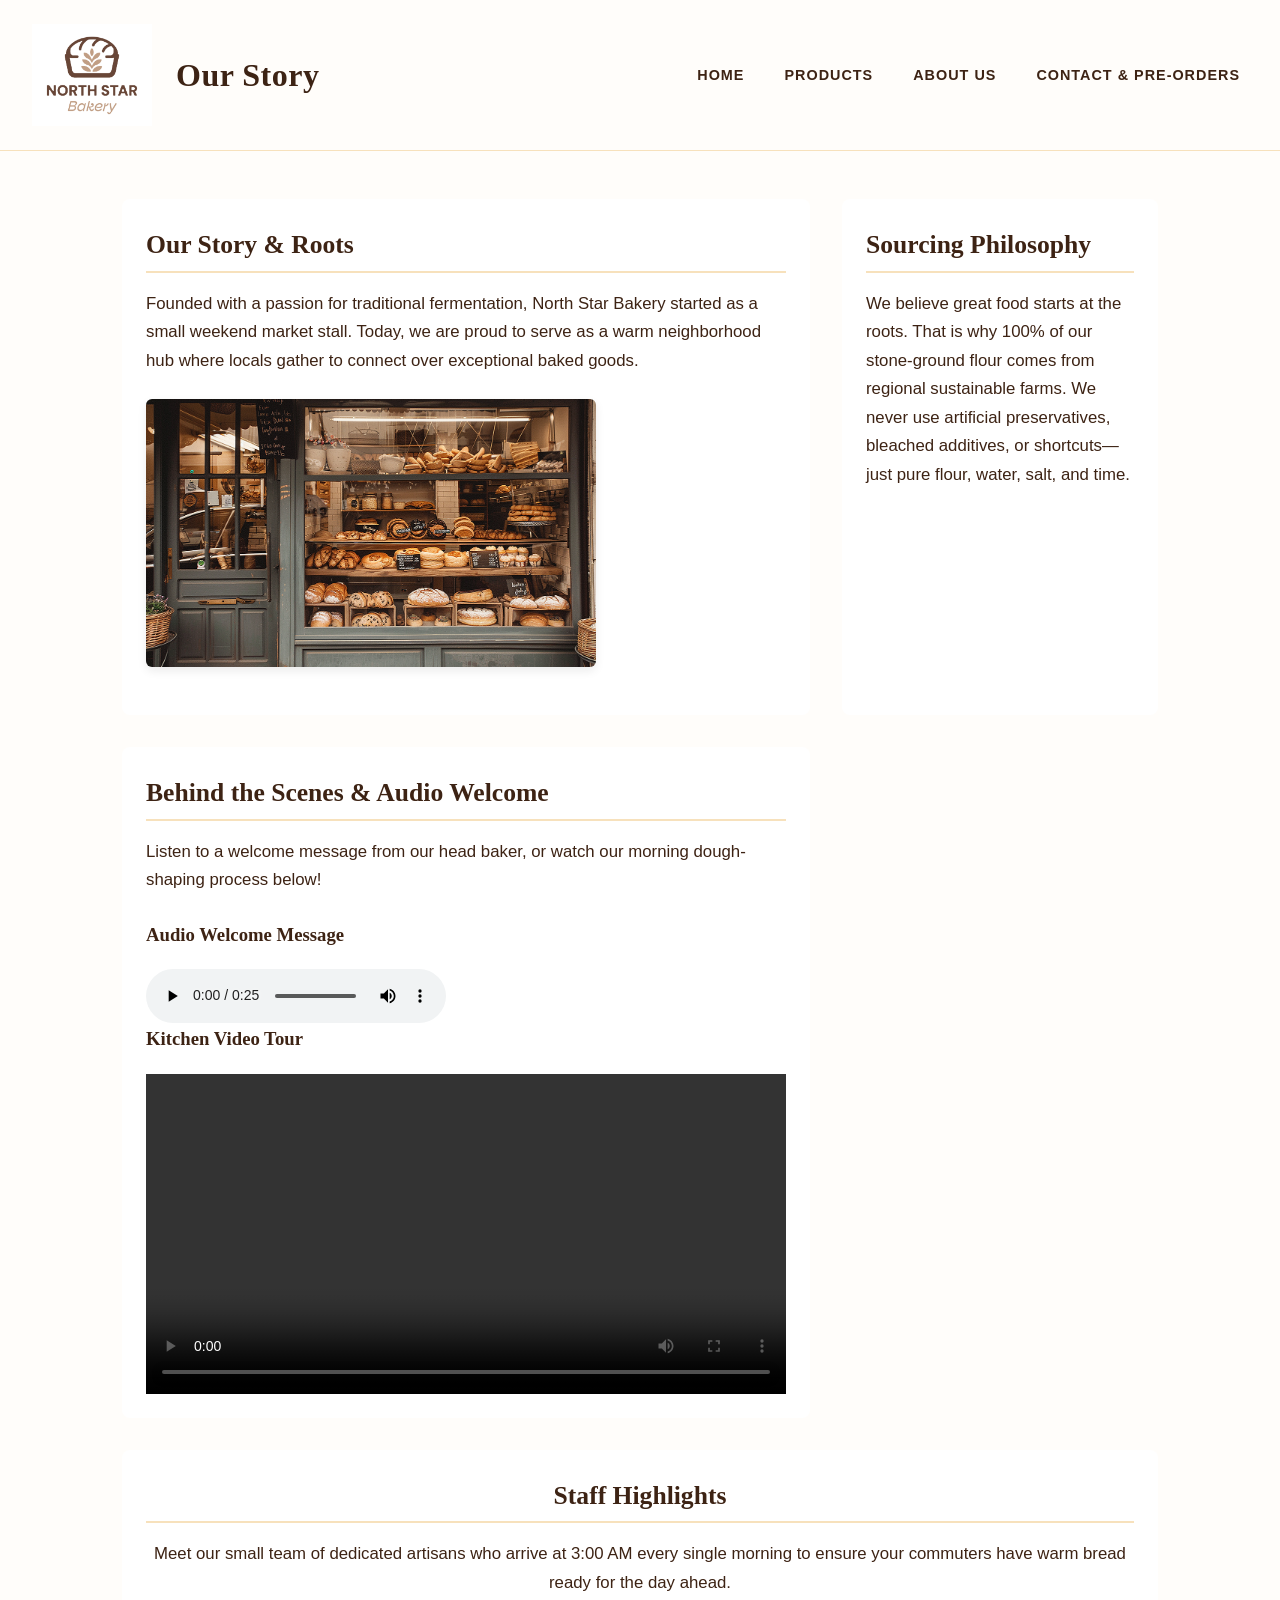
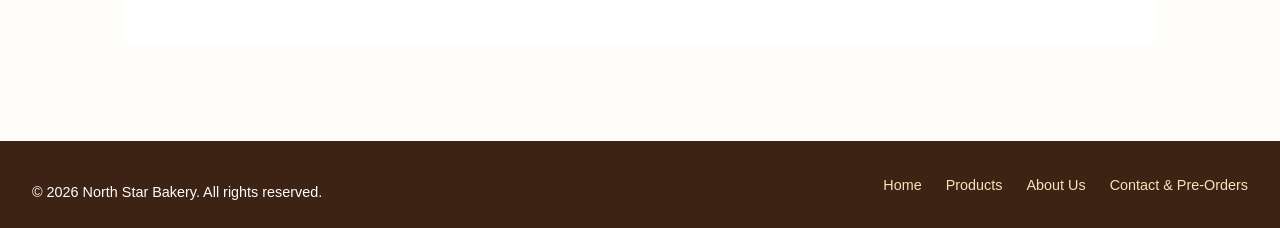
==== about.html @ b144a60e "first commit" ====
<html>
<!DOCTYPE html>
<html lang="en">
<head>
    <meta charset="UTF-8">
    <meta name="viewport" content="width=device-width, initial-scale=1.0">
    <link rel="stylesheet" href="css/styles.css">
    <title>About Us | North Star Bakery</title>
</head>
<body>

    <header>
        <img src="media/bakery-logo_c.png" alt="North Star Bakery Logo">
        <h1>Our Story</h1>
        <nav>
            <ul>
                <li><a href="index.html">Home</a></li>
                <li><a href="products.html">Products</a></li>
                <li><a href="about.html">About Us</a></li>
                <li><a href="contact.html">Contact &amp; Pre-Orders</a></li>
            </ul>
        </nav>
    </header>

    <main>
        <section>
            <h2>Our Story &amp; Roots</h2>
            <p>Founded with a passion for traditional fermentation, North Star Bakery started as a small weekend market stall. Today, we are proud to serve as a warm neighborhood hub where locals gather to connect over exceptional baked goods.</p>
            <img src="media/bakery-storefront_c.png" alt="The welcoming storefront of North Star Bakery with a clean glass window display and warm outdoor lighting">
        </section>

        <section>
            <h2>Sourcing Philosophy</h2>
            <p>We believe great food starts at the roots. That is why 100% of our stone-ground flour comes from regional sustainable farms. We never use artificial preservatives, bleached additives, or shortcuts—just pure flour, water, salt, and time.</p>
        </section>

        <section>
            <h2>Behind the Scenes &amp; Audio Welcome</h2>
            <p>Listen to a welcome message from our head baker, or watch our morning dough-shaping process below!</p>
            
            <h3>Audio Welcome Message</h3>
            <audio controls>
                <source src="media/bakery-welcome_c.mp3" type="audio/mpeg">
                Your browser does not support the audio element. Please download the audio file to listen to our welcome greeting.
            </audio>

            <h3>Kitchen Video Tour</h3>
            <video controls width="640">
                <source src="media/bakery-behind-scenes_c.mp4" type="video/mp4">
                Your browser does not support the video element. This video shows our passionate bakers hand-shaping artisanal sourdough loaves early in the morning.
            </video>
        </section>

        <section>
            <h2>Staff Highlights</h2>
            <p>Meet our small team of dedicated artisans who arrive at 3:00 AM every single morning to ensure your commuters have warm bread ready for the day ahead.</p>
        </section>
    </main>

    <footer>
        <p>&copy; 2026 North Star Bakery. All rights reserved.</p>
        <ul>
            <li><a href="index.html">Home</a></li>
            <li><a href="products.html">Products</a></li>
            <li><a href="about.html">About Us</a></li>
            <li><a href="contact.html">Contact &amp; Pre-Orders</a></li>
        </ul>
    </footer>

</body>
</html>
---- css/styles.css ----
:root {
    /*Color palette- 3 main colors and neutrals */
    --color-primary: #3d2314;
    --color-secondary: #c97a3e;
    --color-accent: #f7e1bc;
    --color-bg: #fffdfa;
    --color-text-muted: #5c5552;

    /*typography*/
    --font-heading: 'Playfair Display', Georgia, serif;
    --font-body: 'Lato', 'Helvetica Neue', Arial, sans-serif;
}

/* Base and typhography stles */
* {
    box-sizing: border-box;
}

body {
    font-family: var(--font-body);
    color: var(--color-primary);
    background-color: var(--color-bg);
    line-height: 1.7;
    margin: 0;
    padding: 0;
}

h1, h2, h3 {
    font-family: var(--font-heading);
    color: var(--color-primary);
    font-weight: 700;
    margin-top: 0;
}

h1 {
    font-size: 2.2rem;
    letter-spacing: 0.5px;
}

h2 {
    font-size: 1.6rem;
    margin-bottom: 0.75rem;
    border-bottom: 2px solid var(--color-accent);
    padding-bottom: 0.25rem;
}

p {
    margin-bottom: 1.5rem;
    font-size: 1.05rem;
}

/*mobile navigation and layout */
header {
    display: flex;
    flex-direction: column;
    align-items: center;
    text-align: center;
    padding: 1.5rem 1rem;
    background-color: var(--color-bg);
}

header img {
    max-width: 120px;
    height: auto;
    margin-bottom: 0.5rem;
}

/*Navaigation Menu Stacked for phones */
nav ul {
    list-style: none;
    padding: 0;
    margin: 1rem 0 0 0;
    display: flex;
    flex-direction: column;
    gap: 0.75rem;
    width: 100%;
}

nav a {
    display: block;
    padding: 0.5rem;
    color: var(--color-primary);
    text-decoration: none;
    font-weight: 600;
    text-transform: uppercase;
    font-size: 0.9rem;
    letter-spacing: 1px;
    border-radius: 4px;
    transition: all 0.2s ease;
}

nav a:hover,
nav a:focus {
    background-color: var(--color-accent);
    color: var(--color-primary);
}

/* content container layout */
main{
    display: flex;
    flex-direction: column;
    gap:2rem;
    padding:1.5rem;
    max-width: 1100px;
    margin: 0 auto;
}

section {
    background-color: #ffffff;
    padding: 1.5rem;
    border-radius: 8px;
    box-shadow: 0 2px 8px rgba(61, 35, 20, 0, 0.05);
}

/* responsive image handling */
picture img {
    width: 100%;
    max-width: 500px;
    height: auto;
    display: block;
    margin: 1rem auto 0 auto;
    border-radius: 6px;
    box-shadow: 0 4px 12px rgba(0, 0, 0, 0.1);
}

/* footer layout stacked for phones */
footer {
    background-color: var(--color-primary);
    color: var(--color-bg);
    text-align: center;
    padding: 2rem 1rem;
    margin-top: 3rem;
}

footer p {
    margin-bottom: 1.5rem;
    font-size: 0.9rem
}

footer ul{
    list-style: none;
    padding: 0;
    margin: 0;
    display: flex;
    flex-direction: column;
    gap: 0.75rem;
}

footer a {
    color: var(--color-accent);
    text-decoration: none;
    font-size: 0.9rem;
}

footer a:hover {
    text-decoration: underline;
}

/* larger screens breakpoint */
@media (min-width: 768px) {
    /* layout shifts to unified top banner */
    header {
        flex-direction: row;
        justify-content: space-between;
        padding: 1.5rem 2rem;
        border-bottom: 1px solid var(--color-accent);
    }

    header img {
        margin-bottom: 0;
    }

    h1 {
        font-size: 2rem;
        margin: 0;
        margin-right: auto;
        margin-left: 1.5rem;
    }

    /* navigation turns horizontal */
    nav ul {
        flex-direction: row;
        gap: 1.5rem;
        width: auto;
        margin: 0;
    }

    /*grid/column behavior for main content blocks */
    main {
        display: grid;
        grid-template-columns: repeat(2, 1fr);
        gap: 2rem;
        padding: 3rem 2rem;
    }

    /* hours section stretches across both columns to anchor layout */
    section:last-of-type {
        grid-column: span 2;
        text-align: center;
    }

    picture img {
        max-width: 100%;
    }

    /* footer turns horizontal */
    footer {
        display: flex;
        justify-content: space-between;
        align-items: center;
        padding: 1.5rem 2rem;
        text-align: left;
    }

    footer p{
        margin-bottom: 0;
    }

    footer ul {
        flex-direction: row;
        gap: 1.5rem;
    }
}

/* addition to fix pictures on products page */
main img {
  width: 100%;          
  max-width: 450px;    
  height: auto;         
  display: block;
  margin: 1.5rem 0;    
  border-radius: 6px;   
  box-shadow: 0 4px 10px rgba(0, 0, 0, 0.08); 
}


figure {
  margin: 0;
  padding: 0;
}

figcaption {
  font-size: 0.95rem;
  color: var(--color-text-muted);
  font-style: italic;
  margin-top: 0.5rem;
  line-height: 1.5;
}
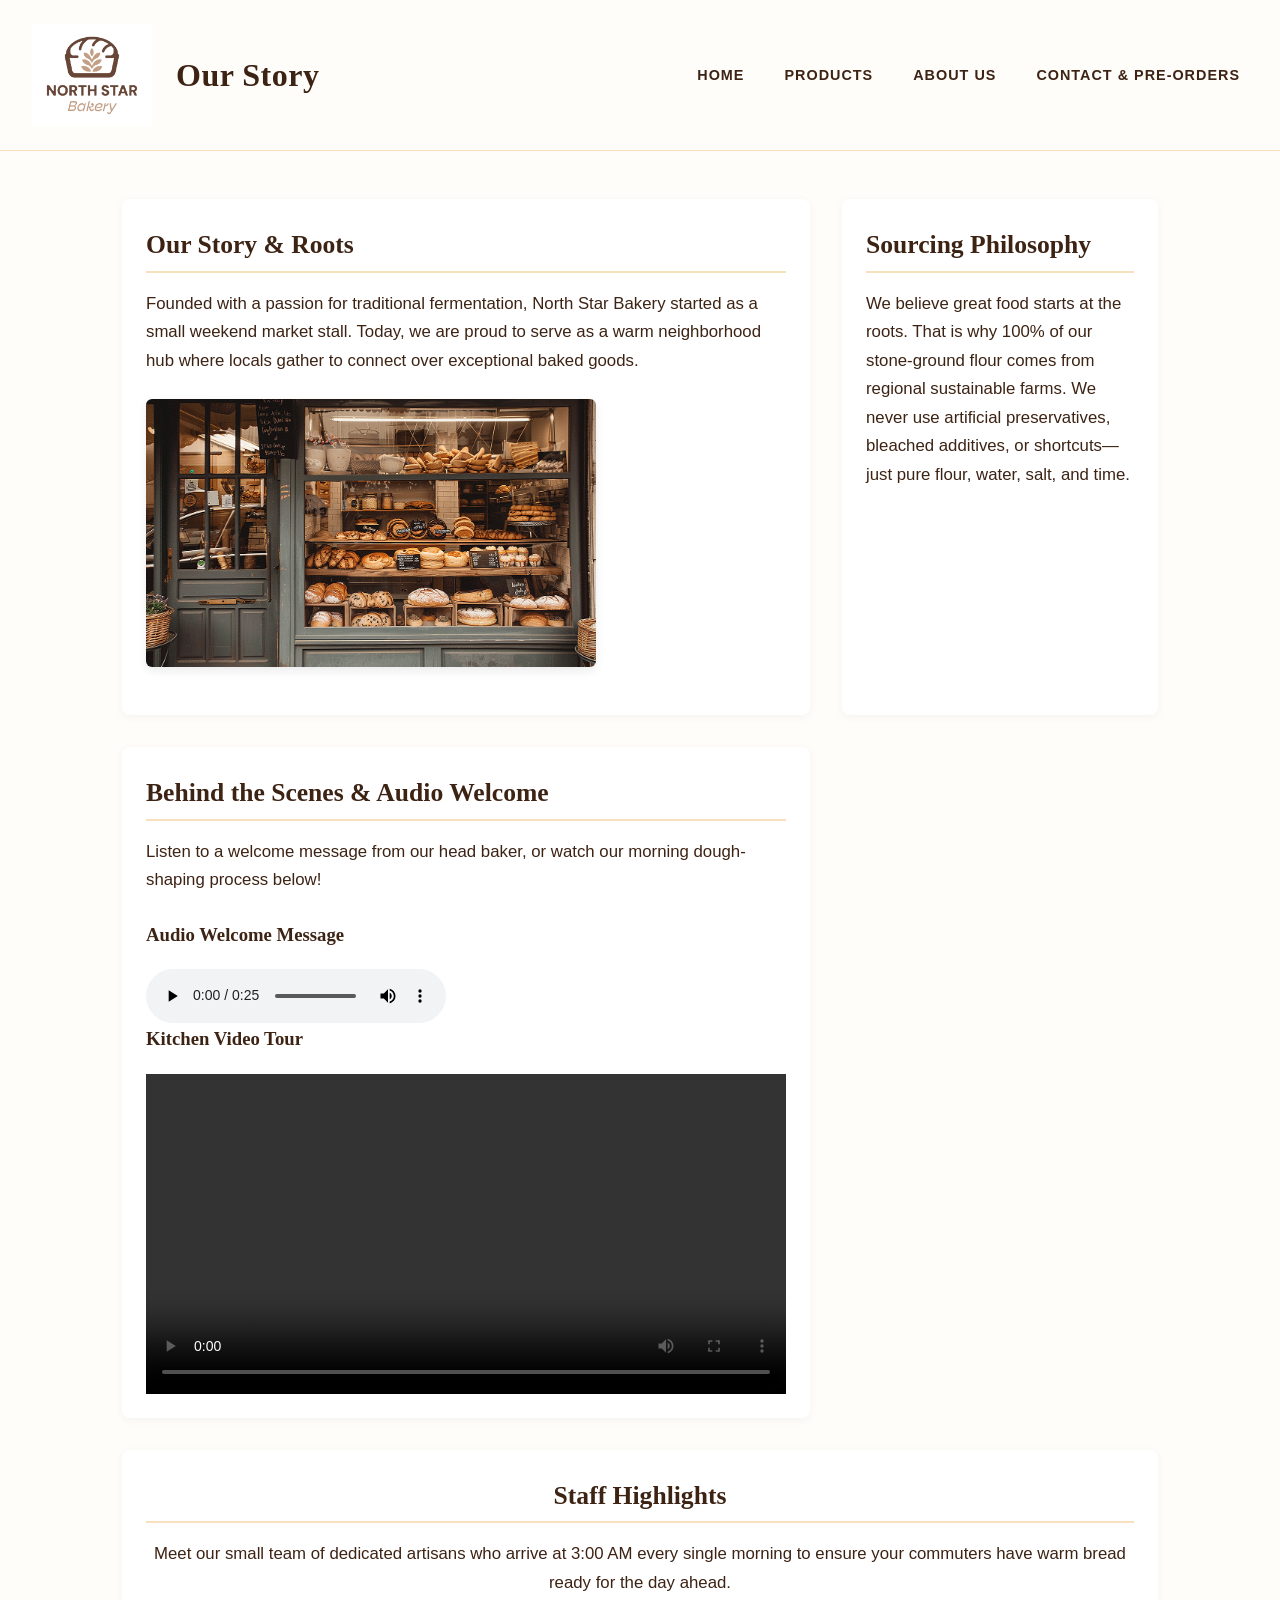
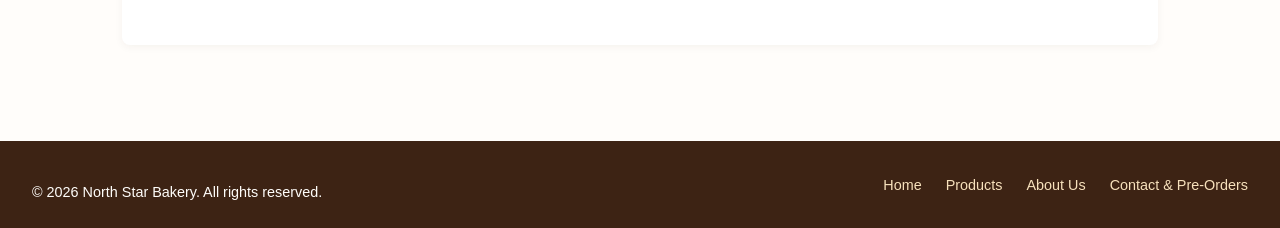
==== commit 105ba269: "commit" ====
--- a/about.html
+++ b/about.html
@@ -67,5 +67,7 @@
         </ul>
     </footer>
 
+    <script src="js/script.js"></script>
+
 </body>
 </html>
--- a/css/styles.css
+++ b/css/styles.css
@@ -109,7 +109,7 @@
     background-color: #ffffff;
     padding: 1.5rem;
     border-radius: 8px;
-    box-shadow: 0 2px 8px rgba(61, 35, 20, 0, 0.05);
+    box-shadow: 0 2px 8px rgba(61, 35, 20, 0.05);
 }
 
 /* responsive image handling */
@@ -247,3 +247,63 @@
   line-height: 1.5;
 }
 
+/* touchstone 4 additions */
+.wishlist-box {
+    background-color: var(--color-bg);
+    border: 2px dashed var(--color-secondary);
+    padding: 1.5rem;
+    border-radius: 8px;
+    margin-top: 1.5rem;
+    max-width: 500px;
+}
+
+.wishlist-box h3 {
+    margin-bottom: 0.5rem;
+}
+
+.wishlist-box select {
+    display: block;
+    width: 100%;
+    padding: 0.75rem;
+    margin: 1rem 0;
+    border: 1px solid var(--color-secondary);
+    border-radius: 4px;
+    font-family: var(--font-body);
+    font-size: 1rem;
+    background-color: #ffffff;
+}
+
+.wishlist-box button {
+    background-color: var(--color-primary);
+    color: var(--color-bg);
+    border: none;
+    padding: 0.75rem 1.5rem;
+    font-size: 1rem;
+    font-family: var(--font-body);
+    font-weight: 600;
+    text-transform: uppercase;
+    letter-spacing: 0.5px;
+    border-radius: 4px;
+    cursor: pointer;
+    transition: background-color 0.2s ease;
+}
+
+.wishlist-box button:hover,
+.wishlist-box button:focus {
+    background-color: var(--color-secondary);
+}
+
+.feedback-msg {
+    margin-top: 1rem;
+    margin-bottom: 0;
+    font-weight: 600;
+    font-size: 1rem;
+}
+
+.form-error-msg {
+    color: #d9534f;
+    display: block;
+    font-size: 0.9rem;
+    margin-top: 0.5rem;
+    font-weight: 600;
+}
